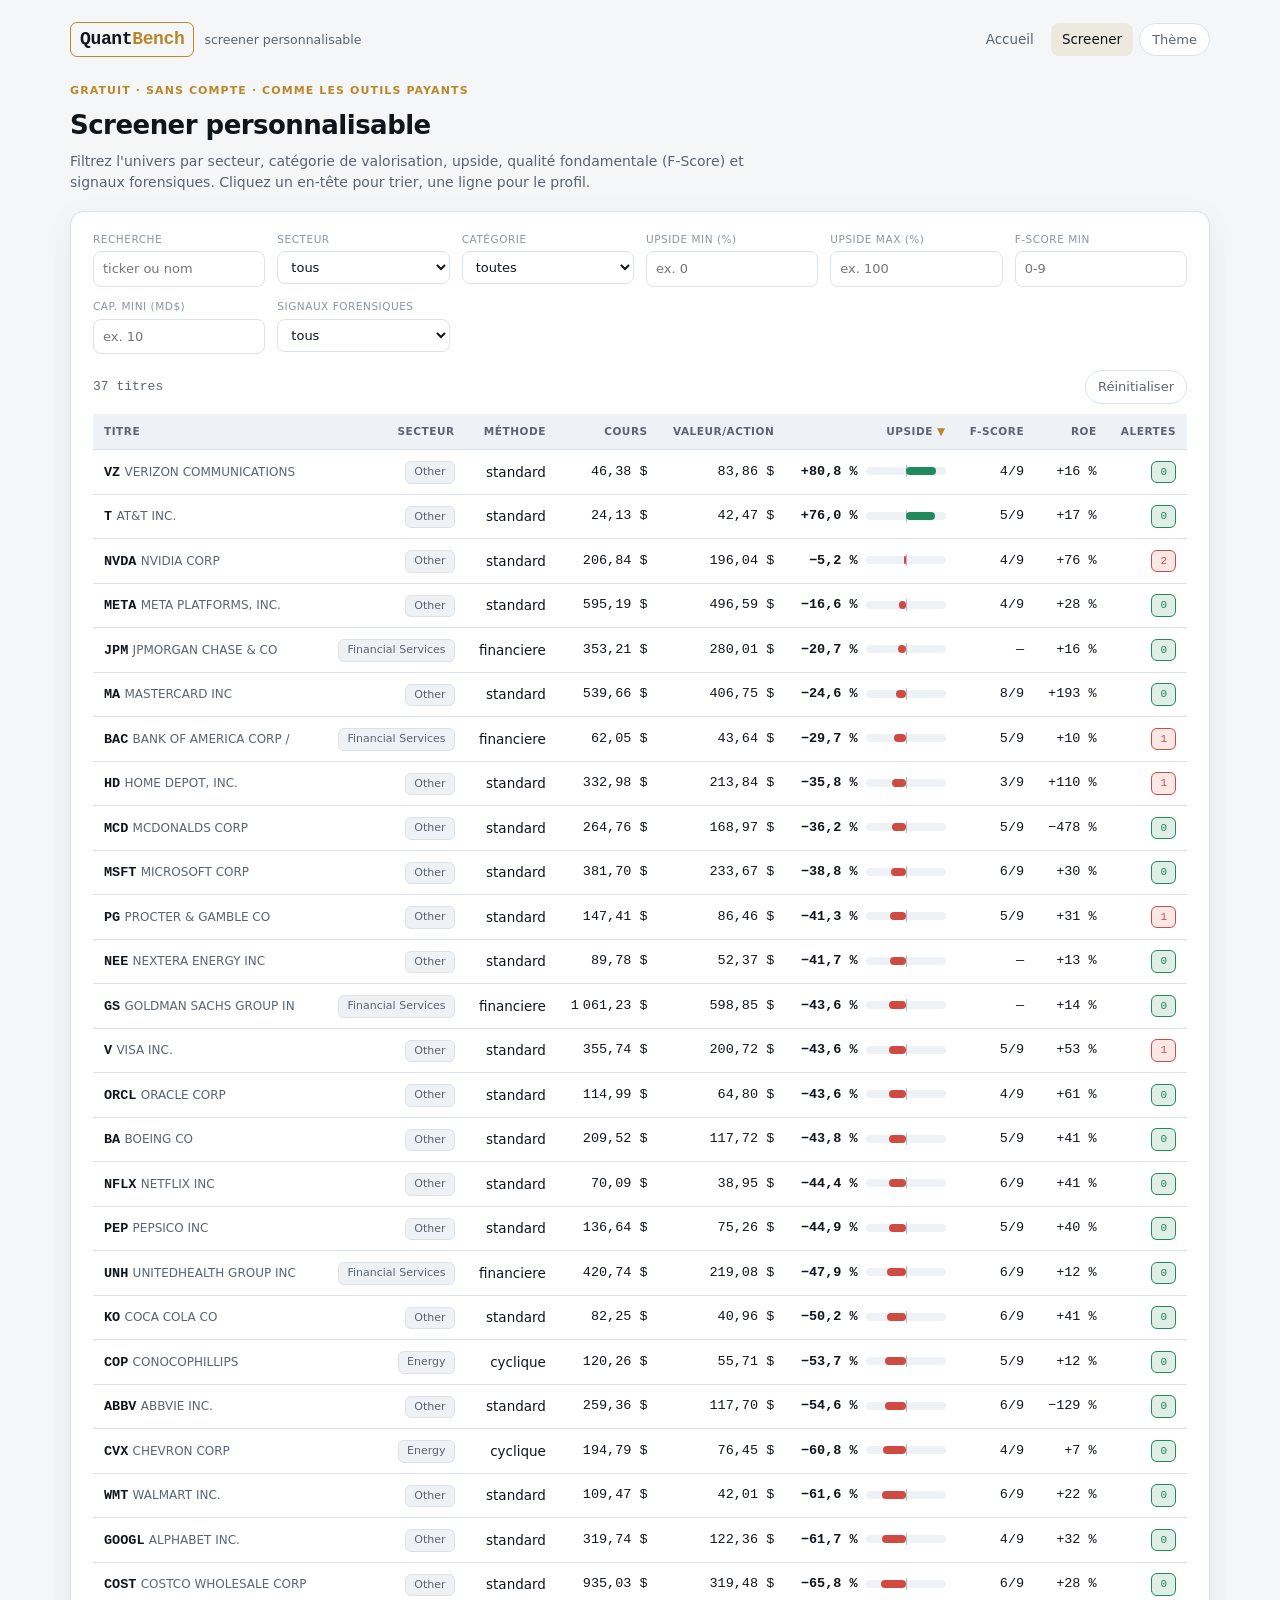
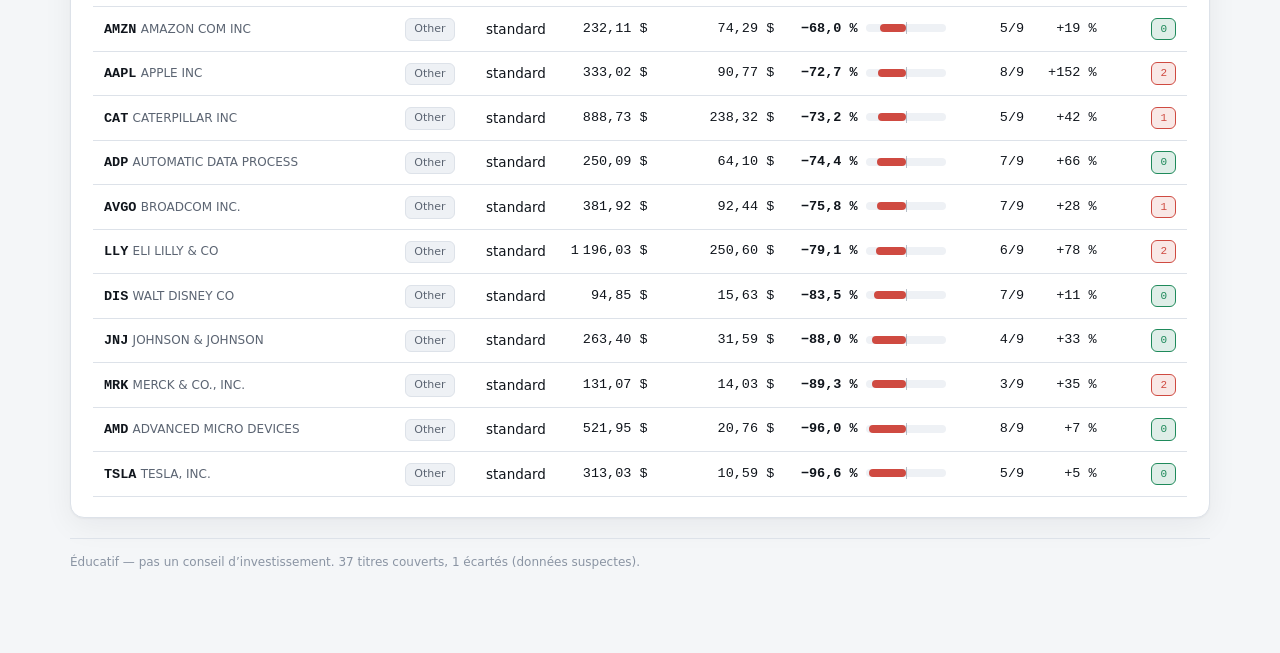
==== app/screener.html @ f2b395f0 "Site US complet : backbone SEC Data Sets + valorisation routée Damodaran + forensique + news + front" ====
<!doctype html>
<html lang="fr">
<head>
<meta charset="utf-8">
<meta name="viewport" content="width=device-width, initial-scale=1">
<title>QuantBench — Screener personnalisable</title>
<meta name="description" content="Screener d'actions gratuit et personnalisable : valorisation, forensique, filtres multi-critères.">
<link rel="icon" href="data:image/svg+xml,<svg xmlns='http://www.w3.org/2000/svg' viewBox='0 0 100 100'><text y='.9em' font-size='90'>🔎</text></svg>">
<link rel="stylesheet" href="assets/style.css">
</head>
<body>
<div class="wrap">
  <nav class="nav">
    <div class="brand"><span class="mark">Quant<b>Bench</b></span>
      <span class="tag">screener personnalisable</span></div>
    <div class="navlinks">
      <a href="index.html">Accueil</a>
      <a href="screener.html" class="active">Screener</a>
      <button class="toggle" id="themeBtn" type="button">Thème</button>
    </div>
  </nav>

  <div class="eyebrow">Gratuit · sans compte · comme les outils payants</div>
  <h1>Screener personnalisable</h1>
  <p class="lede">Filtrez l'univers par secteur, catégorie de valorisation, upside, qualité
    fondamentale (F-Score) et signaux forensiques. Cliquez un en-tête pour trier, une ligne pour le profil.</p>

  <div class="card">
    <div class="filters" id="filters">
      <div class="field"><label>Recherche</label><input id="q" type="text" placeholder="ticker ou nom"></div>
      <div class="field"><label>Secteur</label><select id="sector"></select></div>
      <div class="field"><label>Catégorie</label><select id="category"></select></div>
      <div class="field"><label>Upside min (%)</label><input id="upmin" type="number" placeholder="ex. 0"></div>
      <div class="field"><label>Upside max (%)</label><input id="upmax" type="number" placeholder="ex. 100"></div>
      <div class="field"><label>F-Score min</label><input id="fmin" type="number" min="0" max="9" placeholder="0-9"></div>
      <div class="field"><label>Cap. mini (Md$)</label><input id="capmin" type="number" placeholder="ex. 10"></div>
      <div class="field"><label>Signaux forensiques</label>
        <select id="flags"><option value="">tous</option><option value="none">aucun</option>
        <option value="any">≥ 1 alerte</option><option value="beneish">M-Score alerté</option></select></div>
    </div>
    <div style="display:flex;justify-content:space-between;align-items:center;margin-bottom:10px">
      <span id="count" class="mono" style="font-size:13px;color:var(--muted)"></span>
      <button class="toggle" id="reset" type="button">Réinitialiser</button>
    </div>
    <div class="tableScroll">
      <table><thead><tr id="head"></tr></thead><tbody id="body"></tbody></table>
    </div>
  </div>
  <p class="disclaimer" id="disc"></p>
</div>

<script src="assets/app.js"></script>
<script>
let ROWS=[], SORT={key:'upside',dir:-1};
const COLS=[
  {k:'ticker',t:'Titre',fmt:r=>`<span class="tk-cell">${r.ticker}</span> <span style="color:var(--muted);font-size:12px">${(r.name||'').slice(0,22)}</span>`,num:false},
  {k:'sector',t:'Secteur',fmt:r=>`<span class="pill">${(r.sector||'—')}</span>`,num:false},
  {k:'category',t:'Méthode',fmt:r=>r.category||'—',num:false},
  {k:'price',t:'Cours',fmt:r=>QB.usd(r.price),num:true},
  {k:'value_per_share',t:'Valeur/action',fmt:r=>QB.usd(r.value_per_share),num:true},
  {k:'upside',t:'Upside',fmt:r=>upCell(r.upside),num:true},
  {k:'piotroski',t:'F-Score',fmt:r=>r.piotroski==null?'—':`${r.piotroski}/9`,num:true},
  {k:'roe',t:'ROE',fmt:r=>r.roe==null?'—':QB.pct(r.roe,0),num:true},
  {k:'n_flags',t:'Alertes',fmt:r=>r.n_flags?`<span class="pill flag">${r.n_flags}</span>`:'<span class="pill good">0</span>',num:true},
];
function upCell(u){if(u==null)return'—';const cls=u>=0?'pos':'neg';const w=Math.min(Math.abs(u),1)*38;
  const bar=u>=0?`<i style="left:50%;width:${w}px;background:var(--pos)"></i>`:`<i style="right:50%;width:${w}px;background:var(--neg)"></i>`;
  return `<span class="mono ${cls}" style="font-weight:600">${QB.pct(u)}</span> <span class="ubar"><span class="mid"></span>${bar}</span>`;}

function apply(){
  const q=(document.getElementById('q').value||'').toUpperCase();
  const sec=document.getElementById('sector').value, cat=document.getElementById('category').value;
  const upmin=parseFloat(document.getElementById('upmin').value), upmax=parseFloat(document.getElementById('upmax').value);
  const fmin=parseFloat(document.getElementById('fmin').value), capmin=parseFloat(document.getElementById('capmin').value);
  const fl=document.getElementById('flags').value;
  let out=ROWS.filter(r=>{
    if(q && !((r.ticker||'').includes(q)||(r.name||'').toUpperCase().includes(q)))return false;
    if(sec && r.sector!==sec)return false;
    if(cat && r.category!==cat)return false;
    if(!isNaN(upmin)&&(r.upside==null||r.upside*100<upmin))return false;
    if(!isNaN(upmax)&&(r.upside==null||r.upside*100>upmax))return false;
    if(!isNaN(fmin)&&(r.piotroski==null||r.piotroski<fmin))return false;
    if(!isNaN(capmin)&&(r.market_cap==null||r.market_cap<capmin))return false;
    if(fl==='none'&&r.n_flags>0)return false;
    if(fl==='any'&&!(r.n_flags>0))return false;
    if(fl==='beneish'&&!r.beneish_flag)return false;
    return true;
  });
  out.sort((a,b)=>{const x=a[SORT.key],y=b[SORT.key];
    if(x==null)return 1; if(y==null)return -1; return (x>y?1:x<y?-1:0)*SORT.dir;});
  document.getElementById('count').textContent=`${out.length} titres`;
  document.getElementById('body').innerHTML=out.map(r=>
    `<tr onclick="location.href='stock.html?t=${r.ticker}'">`+COLS.map(c=>`<td class="${c.num?'num':''}">${c.fmt(r)}</td>`).join('')+`</tr>`).join('');
}
function renderHead(){
  document.getElementById('head').innerHTML=COLS.map(c=>{
    const arr=c.k===SORT.key?`<span style="color:var(--accent)">${SORT.dir<0?'▼':'▲'}</span>`:'';
    return `<th data-k="${c.k}">${c.t} ${arr}</th>`;}).join('');
  document.querySelectorAll('th[data-k]').forEach(th=>th.onclick=()=>{
    const k=th.dataset.k; if(k===SORT.key)SORT.dir*=-1; else{SORT.key=k;SORT.dir=-1;}
    renderHead(); apply();});
}
(async()=>{
  QB.initTheme();
  let d; try{ d=await (await fetch('us/_screener.json',{cache:'no-store'})).json(); }
  catch(e){ document.getElementById('disc').textContent='Données indisponibles.'; return; }
  ROWS=d.rows||[];
  const sectors=[...new Set(ROWS.map(r=>r.sector).filter(Boolean))].sort();
  const cats=[...new Set(ROWS.map(r=>r.category).filter(Boolean))].sort();
  document.getElementById('sector').innerHTML='<option value="">tous</option>'+sectors.map(s=>`<option>${s}</option>`).join('');
  document.getElementById('category').innerHTML='<option value="">toutes</option>'+cats.map(s=>`<option>${s}</option>`).join('');
  document.querySelectorAll('.filters input,.filters select').forEach(el=>el.addEventListener('input',apply));
  document.getElementById('reset').onclick=()=>{document.querySelectorAll('.filters input,.filters select').forEach(el=>el.value='');apply();};
  document.getElementById('disc').innerHTML='Éducatif — pas un conseil d’investissement. '+d.n_ok+' titres couverts, '+d.n_suspect+' écartés (données suspectes).';
  renderHead(); apply();
})();
</script>
</body>
</html>
---- app/assets/style.css ----
:root{
  --bg:#f4f6f8; --surface:#fff; --surface-2:#eef1f5; --border:#dde2e9;
  --ink:#10151c; --muted:#5b6472; --faint:#8a94a3;
  --accent:#b8892b; --accent-soft:rgba(184,137,43,.12);
  --pos:#1f8a5b; --pos-soft:rgba(31,138,91,.14); --neg:#cf4a41; --neg-soft:rgba(207,74,65,.13);
  --neutral:#8a94a3;
  --shadow:0 1px 2px rgba(16,21,28,.04),0 8px 30px rgba(16,21,28,.06);
  --mono:ui-monospace,"Cascadia Code","Segoe UI Mono","SF Mono",Consolas,monospace;
  --sans:-apple-system,"Segoe UI",system-ui,Roboto,"Helvetica Neue",sans-serif;
}
@media (prefers-color-scheme:dark){:root{
  --bg:#0d1117;--surface:#161b22;--surface-2:#1c232d;--border:#262d38;
  --ink:#e8ecf2;--muted:#9aa5b4;--faint:#6b7482;--accent:#d0a84e;--accent-soft:rgba(208,168,78,.15);
  --pos:#3fb880;--pos-soft:rgba(63,184,128,.15);--neg:#e06b62;--neg-soft:rgba(224,107,98,.15);--neutral:#6b7482;
  --shadow:0 1px 2px rgba(0,0,0,.3),0 8px 30px rgba(0,0,0,.35);}}
:root[data-theme=light]{color-scheme:light;--bg:#f4f6f8;--surface:#fff;--surface-2:#eef1f5;--border:#dde2e9;--ink:#10151c;--muted:#5b6472;--faint:#8a94a3;--accent:#b8892b;--accent-soft:rgba(184,137,43,.12);--pos:#1f8a5b;--pos-soft:rgba(31,138,91,.14);--neg:#cf4a41;--neg-soft:rgba(207,74,65,.13);--neutral:#8a94a3;}
:root[data-theme=dark]{color-scheme:dark;--bg:#0d1117;--surface:#161b22;--surface-2:#1c232d;--border:#262d38;--ink:#e8ecf2;--muted:#9aa5b4;--faint:#6b7482;--accent:#d0a84e;--accent-soft:rgba(208,168,78,.15);--pos:#3fb880;--pos-soft:rgba(63,184,128,.15);--neg:#e06b62;--neg-soft:rgba(224,107,98,.15);--neutral:#6b7482;}

*{box-sizing:border-box}
body{margin:0;background:var(--bg);color:var(--ink);font-family:var(--sans);line-height:1.5;-webkit-font-smoothing:antialiased}
a{color:var(--accent);text-decoration:none}
a:hover{text-decoration:underline}
.wrap{max-width:1180px;margin:0 auto;padding:22px 20px 70px}
.mono{font-family:var(--mono);font-variant-numeric:tabular-nums}

/* top nav */
.nav{display:flex;align-items:center;justify-content:space-between;gap:16px;margin-bottom:26px;flex-wrap:wrap}
.brand{display:flex;align-items:baseline;gap:10px}
.brand .mark{font-family:var(--mono);font-weight:700;font-size:18px;letter-spacing:-.02em;padding:3px 9px;border:1.5px solid var(--accent);border-radius:7px;color:var(--ink)}
.brand .mark b{color:var(--accent)}
.brand .tag{color:var(--muted);font-size:12.5px}
.navlinks{display:flex;gap:6px;align-items:center}
.navlinks a{color:var(--muted);font-size:13.5px;padding:6px 11px;border-radius:8px}
.navlinks a:hover{background:var(--surface-2);text-decoration:none;color:var(--ink)}
.navlinks a.active{color:var(--ink);background:var(--accent-soft)}
.toggle{font:inherit;font-size:13px;color:var(--muted);background:var(--surface);border:1px solid var(--border);border-radius:999px;padding:6px 12px;cursor:pointer}
.toggle:hover{border-color:var(--accent);color:var(--ink)}

/* headings */
h1{font-size:26px;letter-spacing:-.02em;margin:0 0 6px;text-wrap:balance}
h2{font-size:16px;letter-spacing:-.01em;margin:0 0 4px}
.eyebrow{font-size:11px;text-transform:uppercase;letter-spacing:.1em;color:var(--accent);font-weight:600;margin-bottom:6px}
.lede{color:var(--muted);font-size:14px;max-width:80ch;margin:0 0 18px}
.lede b{color:var(--ink)}

/* cards & grid */
.card{background:var(--surface);border:1px solid var(--border);border-radius:14px;box-shadow:var(--shadow);padding:20px 22px;margin-bottom:20px}
.card>.desc{color:var(--muted);font-size:13px;margin:0 0 14px}
.grid{display:grid;gap:16px}
.g3{grid-template-columns:repeat(3,1fr)}
.g4{grid-template-columns:repeat(4,1fr)}
@media(max-width:760px){.g3,.g4{grid-template-columns:1fr 1fr}}
@media(max-width:480px){.g3,.g4{grid-template-columns:1fr}}

/* stat tiles */
.tile{background:var(--surface);border:1px solid var(--border);border-radius:12px;padding:14px 16px}
.tile .k{font-size:10.5px;text-transform:uppercase;letter-spacing:.05em;color:var(--faint)}
.tile .v{font-family:var(--mono);font-variant-numeric:tabular-nums;font-size:22px;font-weight:700;margin-top:3px}
.tile .s{font-size:11px;color:var(--faint);margin-top:2px}

/* opportunity cards (dashboard) */
.opps{display:grid;grid-template-columns:repeat(auto-fill,minmax(230px,1fr));gap:14px}
.opp{background:var(--surface);border:1px solid var(--border);border-radius:12px;padding:15px 16px;box-shadow:var(--shadow);display:block}
.opp:hover{border-color:var(--accent);text-decoration:none}
.opp .tk{font-family:var(--mono);font-weight:700;font-size:16px;color:var(--ink)}
.opp .nm{color:var(--muted);font-size:12px;margin-bottom:8px;white-space:nowrap;overflow:hidden;text-overflow:ellipsis}
.opp .up{font-family:var(--mono);font-size:20px;font-weight:700}
.opp .meta{font-size:11.5px;color:var(--faint);margin-top:6px}
.up.pos{color:var(--pos)} .up.neg{color:var(--neg)}

/* tables */
.tableScroll{overflow-x:auto}
table{width:100%;border-collapse:collapse;font-size:13.5px}
th,td{padding:10px 11px;text-align:right;border-bottom:1px solid var(--border);white-space:nowrap}
th:first-child,td:first-child{text-align:left}
thead th{position:sticky;top:0;background:var(--surface-2);font-size:10.5px;text-transform:uppercase;letter-spacing:.05em;color:var(--muted);font-weight:600;cursor:pointer;user-select:none}
thead th:hover{color:var(--ink)}
tbody tr:hover{background:var(--accent-soft)}
tbody tr{cursor:pointer}
td.num{font-family:var(--mono);font-variant-numeric:tabular-nums}
.tk-cell{font-family:var(--mono);font-weight:700;color:var(--ink)}

/* badges */
.badge{display:inline-block;font-size:11px;font-weight:600;padding:2px 8px;border-radius:999px;border:1px solid transparent}
.badge.positive{color:var(--pos);background:var(--pos-soft);border-color:var(--pos)}
.badge.negative{color:var(--neg);background:var(--neg-soft);border-color:var(--neg)}
.badge.neutral{color:var(--muted);background:var(--surface-2);border-color:var(--border)}
.pill{display:inline-block;font-size:11px;padding:2px 8px;border-radius:6px;background:var(--surface-2);color:var(--muted);border:1px solid var(--border)}
.pill.flag{color:var(--neg);border-color:var(--neg);background:var(--neg-soft)}
.pill.good{color:var(--pos);border-color:var(--pos);background:var(--pos-soft)}

/* filters (screener) */
.filters{display:grid;grid-template-columns:repeat(auto-fit,minmax(150px,1fr));gap:12px;margin-bottom:16px}
.field{display:flex;flex-direction:column;gap:4px}
.field label{font-size:10.5px;text-transform:uppercase;letter-spacing:.05em;color:var(--faint)}
.field input,.field select{font:inherit;font-size:13px;padding:7px 9px;border:1px solid var(--border);border-radius:8px;background:var(--surface);color:var(--ink)}
.field input:focus,.field select:focus{outline:2px solid var(--accent);outline-offset:1px}
.rangewrap{display:flex;align-items:center;gap:6px}
.rangewrap input{width:100%}

/* upside bar */
.ubar{position:relative;width:80px;height:8px;background:var(--surface-2);border-radius:4px;display:inline-block;vertical-align:middle}
.ubar .mid{position:absolute;left:50%;top:-2px;bottom:-2px;width:1px;background:var(--faint);opacity:.6}
.ubar i{position:absolute;top:0;height:100%;border-radius:4px}

/* profile */
.phead{display:flex;flex-wrap:wrap;align-items:flex-end;justify-content:space-between;gap:14px;margin-bottom:18px}
.phead .px{text-align:right}
.verdict{display:grid;grid-template-columns:1.4fr 1fr 1fr;gap:1px;background:var(--border);border:1px solid var(--border);border-radius:14px;overflow:hidden;box-shadow:var(--shadow);margin-bottom:20px}
@media(max-width:680px){.verdict{grid-template-columns:1fr}}
.vcell{background:var(--surface);padding:18px 20px}
.vcell .k{font-size:10.5px;text-transform:uppercase;letter-spacing:.06em;color:var(--faint);margin-bottom:7px}
.vcell .big{font-family:var(--mono);font-size:30px;font-weight:700;letter-spacing:-.02em;line-height:1}
.vcell .note{font-size:12px;color:var(--muted);margin-top:7px}
.newslist{display:flex;flex-direction:column;gap:0}
.newsitem{display:flex;gap:11px;align-items:flex-start;padding:11px 0;border-bottom:1px solid var(--border)}
.newsitem:last-child{border-bottom:none}
.newsitem .t{font-size:13.5px}
.newsitem .src{font-size:11px;color:var(--faint);margin-top:2px}
.flagitem{padding:9px 0;border-bottom:1px solid var(--border);font-size:13px;display:flex;gap:9px;align-items:flex-start}
.flagitem:last-child{border-bottom:none}
.disclaimer{font-size:12px;color:var(--faint);margin-top:16px;border-top:1px solid var(--border);padding-top:14px;text-wrap:pretty}
.loading{color:var(--muted);font-size:14px;padding:40px 0;text-align:center}
.spark{display:block}
.confbadge{font-size:10.5px;text-transform:uppercase;letter-spacing:.04em}
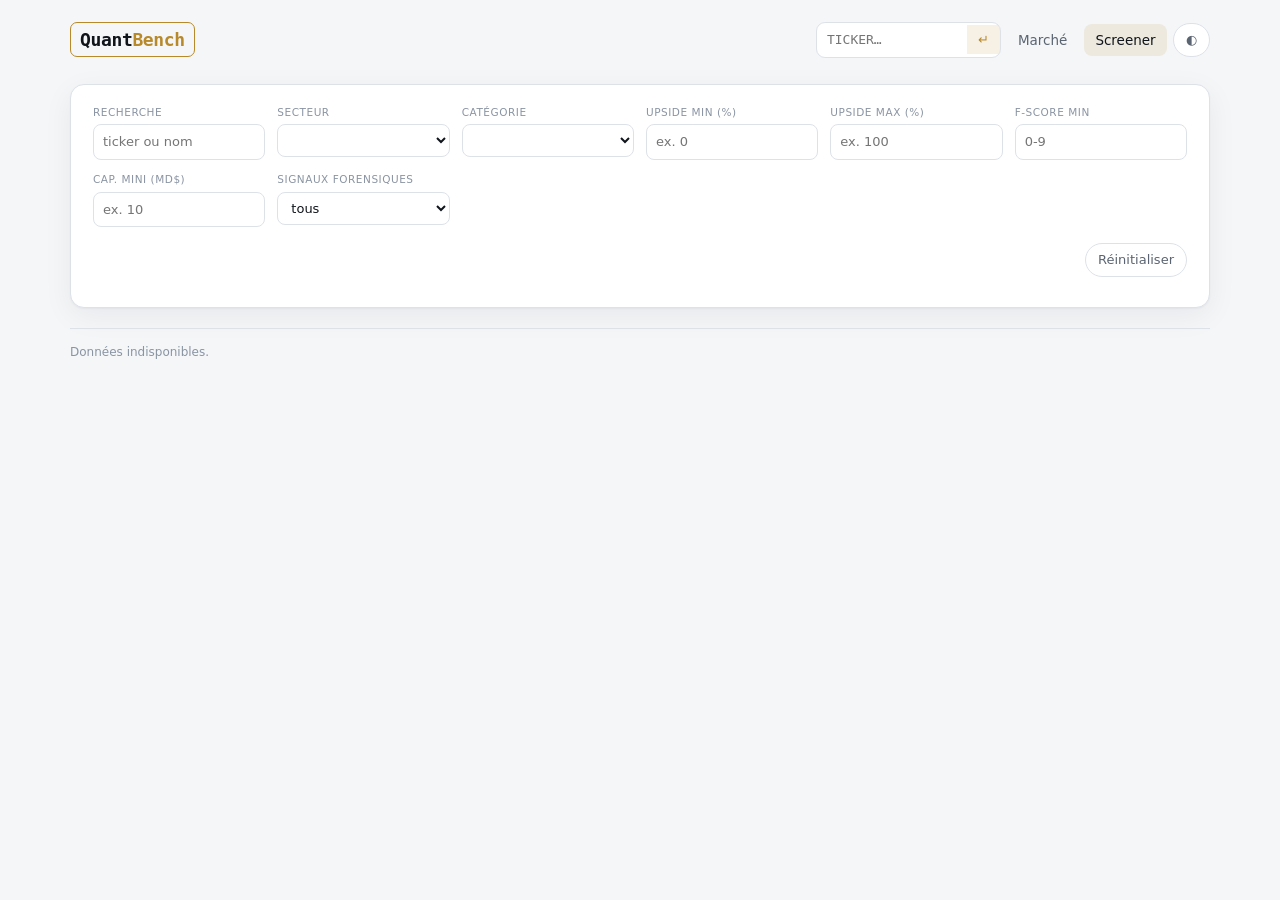
==== commit 0b735e2a: "Refonte pro : recherche universelle, projection 20 ans, cône court terme, activité, résumé résultats" ====
--- a/app/screener.html
+++ b/app/screener.html
@@ -11,21 +11,17 @@
 <body>
 <div class="wrap">
   <nav class="nav">
-    <div class="brand"><span class="mark">Quant<b>Bench</b></span>
-      <span class="tag">screener personnalisable</span></div>
+    <div class="brand"><span class="mark">Quant<b>Bench</b></span></div>
     <div class="navlinks">
-      <a href="index.html">Accueil</a>
+      <div class="search"><input id="tickerSearch" list="tickerList" placeholder="ticker…" autocomplete="off" spellcheck="false"><button id="searchGo" type="button">↵</button></div>
+      <datalist id="tickerList"></datalist>
+      <a href="index.html">Marché</a>
       <a href="screener.html" class="active">Screener</a>
-      <button class="toggle" id="themeBtn" type="button">Thème</button>
+      <button class="toggle" id="themeBtn" type="button">◐</button>
     </div>
   </nav>
 
-  <div class="eyebrow">Gratuit · sans compte · comme les outils payants</div>
-  <h1>Screener personnalisable</h1>
-  <p class="lede">Filtrez l'univers par secteur, catégorie de valorisation, upside, qualité
-    fondamentale (F-Score) et signaux forensiques. Cliquez un en-tête pour trier, une ligne pour le profil.</p>
-
-  <div class="card">
+  <div class="card" style="margin-top:4px">
     <div class="filters" id="filters">
       <div class="field"><label>Recherche</label><input id="q" type="text" placeholder="ticker ou nom"></div>
       <div class="field"><label>Secteur</label><select id="sector"></select></div>
@@ -101,7 +97,7 @@
     renderHead(); apply();});
 }
 (async()=>{
-  QB.initTheme();
+  QB.initTheme(); QB.mountSearch();
   let d; try{ d=await (await fetch('us/_screener.json',{cache:'no-store'})).json(); }
   catch(e){ document.getElementById('disc').textContent='Données indisponibles.'; return; }
   ROWS=d.rows||[];
--- a/app/assets/style.css
+++ b/app/assets/style.css
@@ -123,3 +123,29 @@
 .loading{color:var(--muted);font-size:14px;padding:40px 0;text-align:center}
 .spark{display:block}
 .confbadge{font-size:10.5px;text-transform:uppercase;letter-spacing:.04em}
+
+/* recherche dans la nav */
+.search{display:flex;align-items:center;gap:0;background:var(--surface);border:1px solid var(--border);border-radius:9px;overflow:hidden}
+.search:focus-within{border-color:var(--accent)}
+.search input{font:inherit;font-size:13px;font-family:var(--mono);width:150px;padding:7px 10px;border:0;background:transparent;color:var(--ink);text-transform:uppercase}
+.search input:focus{outline:none}
+.search button{border:0;background:var(--accent-soft);color:var(--accent);padding:7px 11px;cursor:pointer;font-size:13px}
+.search button:hover{background:var(--accent);color:#fff}
+@media(max-width:620px){.search input{width:96px}}
+
+/* graphiques */
+svg.chart{width:100%;height:auto;display:block}
+.chart .ax{fill:var(--faint);font-size:10px;font-family:var(--mono)}
+.muted{color:var(--muted)}
+
+/* grille de cartes profil (pro, dense) */
+.pcards{display:grid;grid-template-columns:1fr 1fr;gap:16px}
+@media(max-width:820px){.pcards{grid-template-columns:1fr}}
+.pcards .card{margin-bottom:0}
+.card.span2{grid-column:1/-1}
+.kv{display:grid;grid-template-columns:1fr auto;gap:4px 14px;font-size:13px}
+.kv .lbl{color:var(--muted)}
+.kv .val{font-family:var(--mono);font-variant-numeric:tabular-nums;text-align:right}
+.summary{font-size:13px;color:var(--muted);line-height:1.55}
+.mini{font-size:11px;color:var(--faint);margin-top:8px}
+h2 .sub{font-weight:400;color:var(--faint);font-size:12px;letter-spacing:0;text-transform:none}
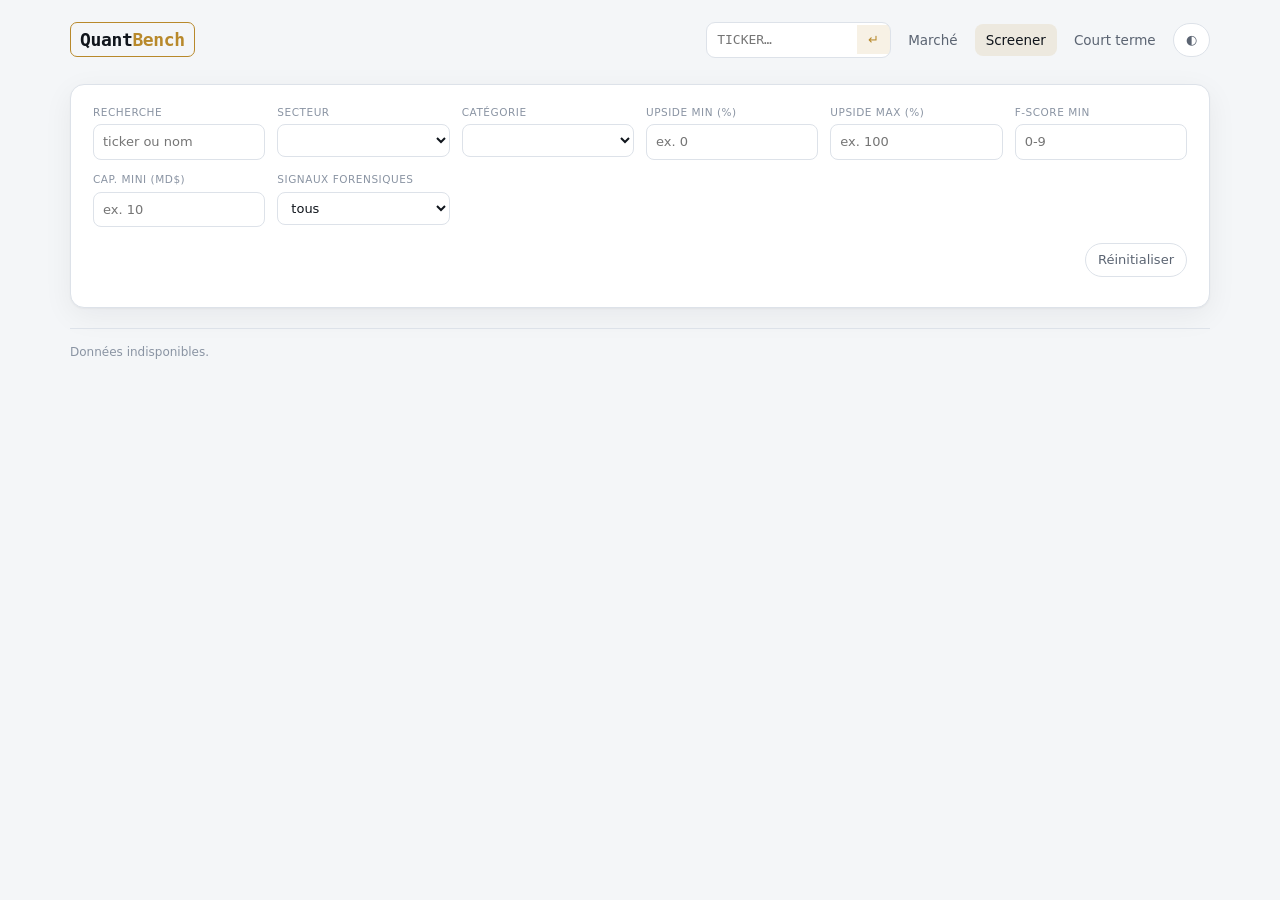
==== commit b871b7b2: "Pipeline 100% FMP (US + Canada), signal court terme clair, onglet Court terme - data/fmp.py : couche" ====
--- a/app/screener.html
+++ b/app/screener.html
@@ -17,6 +17,7 @@
       <datalist id="tickerList"></datalist>
       <a href="index.html">Marché</a>
       <a href="screener.html" class="active">Screener</a>
+      <a href="shortterm.html">Court terme</a>
       <button class="toggle" id="themeBtn" type="button">◐</button>
     </div>
   </nav>
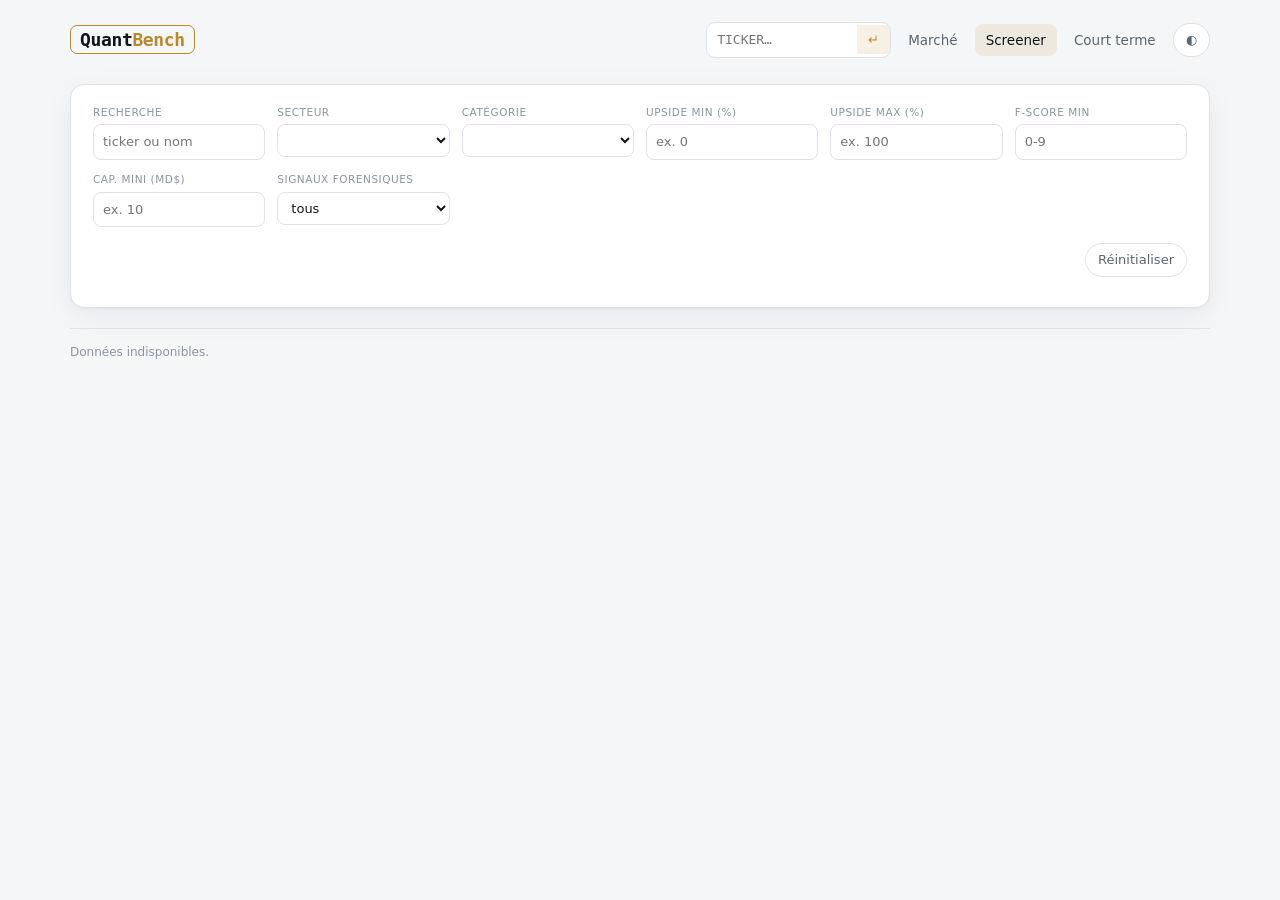
==== commit 0af8ae99: "Monte Carlo par titre (upside fondé dessus), projection CSV complète, documents investisseurs, logo " ====
--- a/app/screener.html
+++ b/app/screener.html
@@ -11,7 +11,7 @@
 <body>
 <div class="wrap">
   <nav class="nav">
-    <div class="brand"><span class="mark">Quant<b>Bench</b></span></div>
+    <div class="brand"><a href="index.html" style="text-decoration:none"><span class="mark">Quant<b>Bench</b></span></a></div>
     <div class="navlinks">
       <div class="search"><input id="tickerSearch" list="tickerList" placeholder="ticker…" autocomplete="off" spellcheck="false"><button id="searchGo" type="button">↵</button></div>
       <datalist id="tickerList"></datalist>
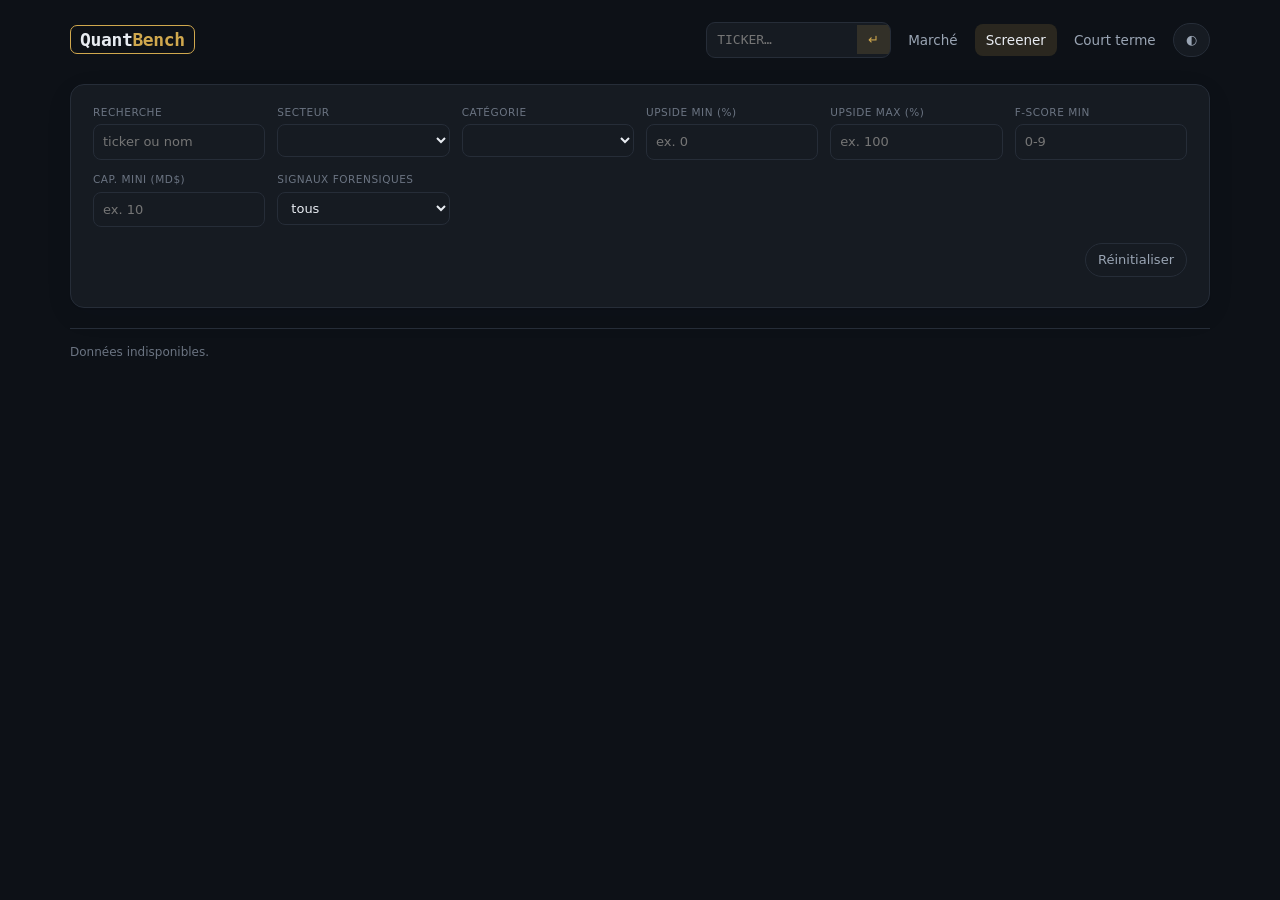
==== commit 2ccdd825: "Couverture ~92% : valorise les pré-revenu/financières + fixe la dégénérescence + thème nuit Bugs de " ====
--- a/app/screener.html
+++ b/app/screener.html
@@ -6,6 +6,7 @@
 <title>QuantBench — Screener personnalisable</title>
 <meta name="description" content="Screener d'actions gratuit et personnalisable : valorisation, forensique, filtres multi-critères.">
 <link rel="icon" href="data:image/svg+xml,<svg xmlns='http://www.w3.org/2000/svg' viewBox='0 0 100 100'><text y='.9em' font-size='90'>🔎</text></svg>">
+<script>try{document.documentElement.setAttribute('data-theme',localStorage.getItem('qb-theme')||'dark')}catch(e){document.documentElement.setAttribute('data-theme','dark')}</script>
 <link rel="stylesheet" href="assets/style.css">
 </head>
 <body>
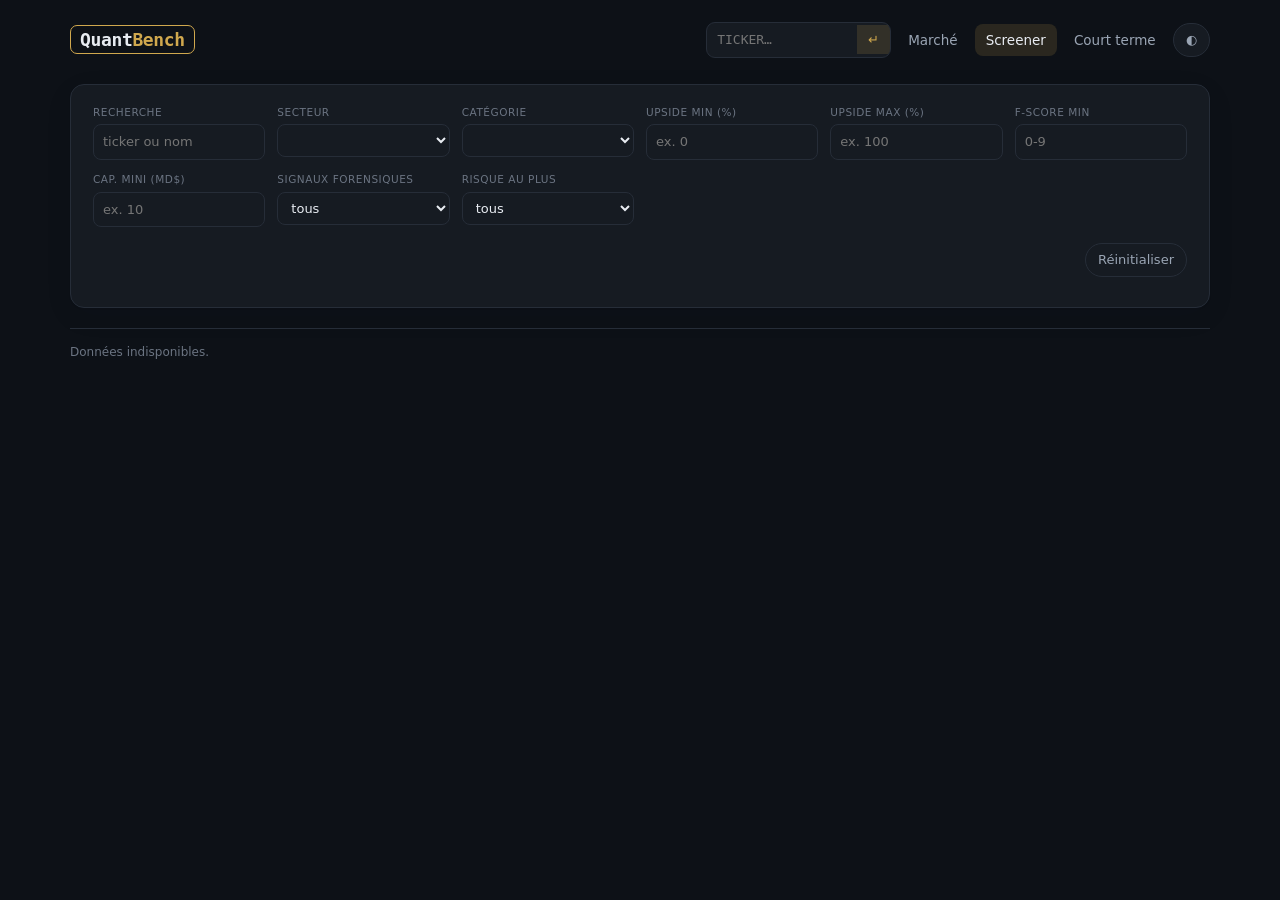
==== commit 120c5eac: "La note de risque s'affiche : fiche du titre et screener Le socle calculait la note sans que personn" ====
--- a/app/screener.html
+++ b/app/screener.html
@@ -35,6 +35,11 @@
       <div class="field"><label>Signaux forensiques</label>
         <select id="flags"><option value="">tous</option><option value="none">aucun</option>
         <option value="any">≥ 1 alerte</option><option value="beneish">M-Score alerté</option></select></div>
+      <div class="field"><label>Risque au plus</label>
+        <select id="riskmax"><option value="">tous</option>
+        <option value="A-">A− ou mieux</option><option value="B">B ou mieux</option>
+        <option value="B-">B− ou mieux</option><option value="C">C ou mieux</option>
+        <option value="C-">C− ou mieux</option><option value="D">D ou mieux</option></select></div>
     </div>
     <div style="display:flex;justify-content:space-between;align-items:center;margin-bottom:10px">
       <span id="count" class="mono" style="font-size:13px;color:var(--muted)"></span>
@@ -57,10 +62,15 @@
   {k:'price',t:'Cours',fmt:r=>QB.usd(r.price),num:true},
   {k:'value_per_share',t:'Valeur/action',fmt:r=>QB.usd(r.value_per_share),num:true},
   {k:'upside',t:'Upside',fmt:r=>upCell(r.upside),num:true},
+  {k:'score_risque',t:'Risque',fmt:r=>noteCell(r.note_risque),num:true},
   {k:'piotroski',t:'F-Score',fmt:r=>r.piotroski==null?'—':`${r.piotroski}/9`,num:true},
   {k:'roe',t:'ROE',fmt:r=>r.roe==null?'—':QB.pct(r.roe,0),num:true},
   {k:'n_flags',t:'Alertes',fmt:r=>r.n_flags?`<span class="pill flag">${r.n_flags}</span>`:'<span class="pill good">0</span>',num:true},
 ];
+/* La note de risque se trie sur le SCORE continu et non sur la lettre : trier
+   sur le grade regrouperait treize paquets et perdrait tout l'ordre interne. */
+function noteCell(g){if(!g)return'<span class="mono" style="color:var(--faint)">—</span>';
+  return `<span class="note-risque tag nr-${g[0].toLowerCase()}">${g}</span>`;}
 function upCell(u){if(u==null)return'—';const cls=u>=0?'pos':'neg';const w=Math.min(Math.abs(u),1)*38;
   const bar=u>=0?`<i style="left:50%;width:${w}px;background:var(--pos)"></i>`:`<i style="right:50%;width:${w}px;background:var(--neg)"></i>`;
   return `<span class="mono ${cls}" style="font-weight:600">${QB.pct(u)}</span> <span class="ubar"><span class="mid"></span>${bar}</span>`;}
@@ -82,6 +92,12 @@
     if(fl==='none'&&r.n_flags>0)return false;
     if(fl==='any'&&!(r.n_flags>0))return false;
     if(fl==='beneish'&&!r.beneish_flag)return false;
+    const rmax=document.getElementById('riskmax');
+    if(rmax&&rmax.value){
+      const ordre=['A+','A','A-','B+','B','B-','C+','C','C-','D+','D','D-','F'];
+      const i=ordre.indexOf(r.note_risque||''), j=ordre.indexOf(rmax.value);
+      if(i<0||i>j)return false;
+    }
     return true;
   });
   out.sort((a,b)=>{const x=a[SORT.key],y=b[SORT.key];
--- a/app/assets/style.css
+++ b/app/assets/style.css
@@ -149,3 +149,51 @@
 .summary{font-size:13px;color:var(--muted);line-height:1.55}
 .mini{font-size:11px;color:var(--faint);margin-top:8px}
 h2 .sub{font-weight:400;color:var(--faint);font-size:12px;letter-spacing:0;text-transform:none}
+
+/* ------------------------------------------------------------------ *
+ * NOTE DE RISQUE — cinq familles, A+ a F
+ *
+ * Palette choisie pour rester lisible en DEUTERANOPIE et PROTANOPIE, les
+ * deux formes les plus repandues de daltonisme : les cinq familles varient
+ * en LUMINOSITE autant qu'en teinte, si bien qu'elles restent ordonnees
+ * meme percues en niveaux de gris. Le vert et le rouge de l'upside ne sont
+ * volontairement PAS reutilises : la note et la decote repondent a deux
+ * questions differentes, les confondre visuellement les ferait lire comme
+ * un seul signal.
+ * ------------------------------------------------------------------ */
+:root{
+  --r-a:#1a7f5a; --r-a-bg:rgba(26,127,90,.14);
+  --r-b:#2f7db8; --r-b-bg:rgba(47,125,184,.14);
+  --r-c:#a8791f; --r-c-bg:rgba(168,121,31,.16);
+  --r-d:#c2612a; --r-d-bg:rgba(194,97,42,.16);
+  --r-f:#a33b47; --r-f-bg:rgba(163,59,71,.16);
+}
+:root[data-theme="dark"]{
+  --r-a:#4fc793; --r-a-bg:rgba(79,199,147,.16);
+  --r-b:#63aee6; --r-b-bg:rgba(99,174,230,.16);
+  --r-c:#d9a942; --r-c-bg:rgba(217,169,66,.18);
+  --r-d:#eb8b4e; --r-d-bg:rgba(235,139,78,.18);
+  --r-f:#e8697a; --r-f-bg:rgba(232,105,122,.18);
+}
+.note-risque{display:inline-flex;align-items:center;justify-content:center;
+  font-family:var(--mono);font-weight:700;letter-spacing:-.02em;
+  border-radius:8px;border:1.5px solid currentColor;line-height:1;
+  padding:.28em .5em;min-width:2.6em}
+.note-risque.grand{font-size:30px;padding:.22em .42em}
+.note-risque.tag{font-size:12px;padding:.24em .42em;min-width:2.4em}
+.nr-a{color:var(--r-a);background:var(--r-a-bg)}
+.nr-b{color:var(--r-b);background:var(--r-b-bg)}
+.nr-c{color:var(--r-c);background:var(--r-c-bg)}
+.nr-d{color:var(--r-d);background:var(--r-d-bg)}
+.nr-f{color:var(--r-f);background:var(--r-f-bg)}
+.dims{display:grid;gap:7px;margin-top:4px}
+.dim{display:grid;grid-template-columns:150px 1fr 46px;gap:10px;align-items:center;
+  font-size:12.5px}
+.dim .dnom{color:var(--muted)}
+.dim .djauge{height:7px;border-radius:4px;background:var(--surface-2);overflow:hidden;
+  position:relative}
+.dim .dbar{height:100%;border-radius:4px}
+.dim .dval{font-family:var(--mono);font-size:11.5px;color:var(--faint);text-align:right}
+.dim.indispo .dnom,.dim.indispo .dval{color:var(--faint);opacity:.65}
+.plafond{display:inline-block;font-size:11.5px;padding:.22em .5em;border-radius:5px;
+  background:var(--r-f-bg);color:var(--r-f);border:1px solid currentColor;margin:2px 4px 2px 0}
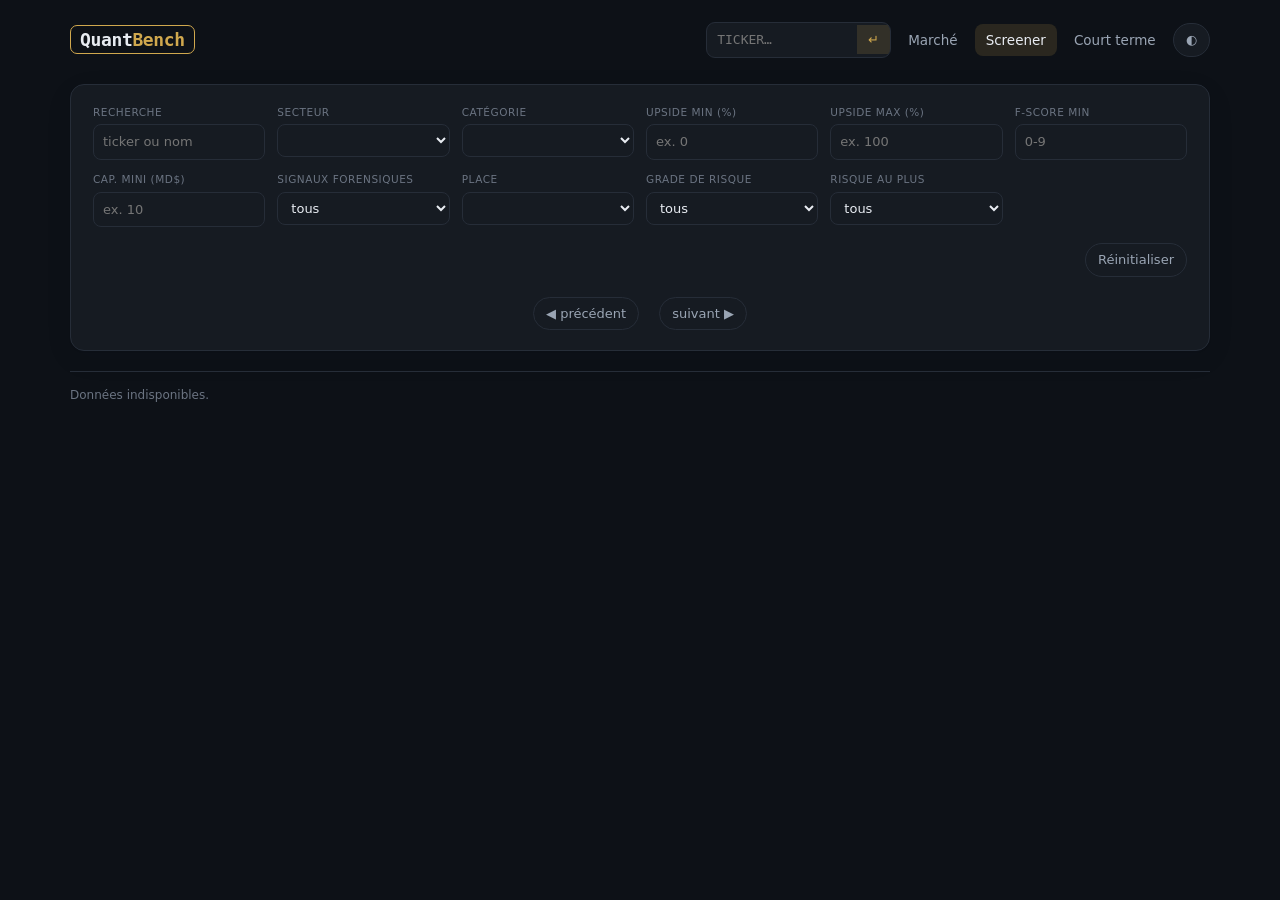
==== commit 3dc88020: "Le screener pagine son rendu et filtre par place et par grade Demandes du proprietaire : le screener" ====
--- a/app/screener.html
+++ b/app/screener.html
@@ -35,6 +35,13 @@
       <div class="field"><label>Signaux forensiques</label>
         <select id="flags"><option value="">tous</option><option value="none">aucun</option>
         <option value="any">≥ 1 alerte</option><option value="beneish">M-Score alerté</option></select></div>
+      <div class="field"><label>Place</label><select id="exchange"></select></div>
+      <div class="field"><label>Grade de risque</label>
+        <select id="riskeq"><option value="">tous</option>
+        <option>A+</option><option>A</option><option>A-</option>
+        <option>B+</option><option>B</option><option>B-</option>
+        <option>C+</option><option>C</option><option>C-</option>
+        <option>D+</option><option>D</option><option>D-</option><option>F</option></select></div>
       <div class="field"><label>Risque au plus</label>
         <select id="riskmax"><option value="">tous</option>
         <option value="A-">A− ou mieux</option><option value="B">B ou mieux</option>
@@ -47,6 +54,11 @@
     </div>
     <div class="tableScroll">
       <table><thead><tr id="head"></tr></thead><tbody id="body"></tbody></table>
+    </div>
+    <div style="display:flex;justify-content:center;gap:10px;align-items:center;margin-top:10px">
+      <button class="toggle" id="pgPrev" type="button">&#9664; pr&eacute;c&eacute;dent</button>
+      <span id="pgInfo" class="mono" style="font-size:13px;color:var(--muted)"></span>
+      <button class="toggle" id="pgNext" type="button">suivant &#9654;</button>
     </div>
   </div>
   <p class="disclaimer" id="disc"></p>
@@ -75,16 +87,26 @@
   const bar=u>=0?`<i style="left:50%;width:${w}px;background:var(--pos)"></i>`:`<i style="right:50%;width:${w}px;background:var(--neg)"></i>`;
   return `<span class="mono ${cls}" style="font-weight:600">${QB.pct(u)}</span> <span class="ubar"><span class="mid"></span>${bar}</span>`;}
 
+/* PAGINATION. Le tableau injectait les 15 000 lignes filtrees d'un coup dans le
+   DOM — environ 300 000 noeuds — a CHAQUE frappe : la page gelait. Le filtre et
+   le tri continuent de porter sur toutes les lignes (des operations de tableau,
+   rapides) ; seul le RENDU est pagine. */
+const PAGE=100;
+let FILTREES=[], PG=0;
 function apply(){
   const q=(document.getElementById('q').value||'').toUpperCase();
   const sec=document.getElementById('sector').value, cat=document.getElementById('category').value;
+  const exch=document.getElementById('exchange').value;
+  const geq=document.getElementById('riskeq').value;
   const upmin=parseFloat(document.getElementById('upmin').value), upmax=parseFloat(document.getElementById('upmax').value);
   const fmin=parseFloat(document.getElementById('fmin').value), capmin=parseFloat(document.getElementById('capmin').value);
   const fl=document.getElementById('flags').value;
-  let out=ROWS.filter(r=>{
+  FILTREES=ROWS.filter(r=>{
     if(q && !((r.ticker||'').includes(q)||(r.name||'').toUpperCase().includes(q)))return false;
     if(sec && r.sector!==sec)return false;
     if(cat && r.category!==cat)return false;
+    if(exch && r.exchange!==exch)return false;
+    if(geq && r.note_risque!==geq)return false;
     if(!isNaN(upmin)&&(r.upside==null||r.upside*100<upmin))return false;
     if(!isNaN(upmax)&&(r.upside==null||r.upside*100>upmax))return false;
     if(!isNaN(fmin)&&(r.piotroski==null||r.piotroski<fmin))return false;
@@ -100,10 +122,19 @@
     }
     return true;
   });
-  out.sort((a,b)=>{const x=a[SORT.key],y=b[SORT.key];
+  FILTREES.sort((a,b)=>{const x=a[SORT.key],y=b[SORT.key];
     if(x==null)return 1; if(y==null)return -1; return (x>y?1:x<y?-1:0)*SORT.dir;});
-  document.getElementById('count').textContent=`${out.length} titres`;
-  document.getElementById('body').innerHTML=out.map(r=>
+  PG=0; rendPage();
+}
+function rendPage(){
+  const n=FILTREES.length, pages=Math.max(1, Math.ceil(n/PAGE));
+  PG=Math.min(Math.max(PG,0), pages-1);
+  const tranche=FILTREES.slice(PG*PAGE, (PG+1)*PAGE);
+  document.getElementById('count').textContent=`${n} titres`;
+  document.getElementById('pgInfo').textContent=`page ${PG+1} / ${pages}`;
+  document.getElementById('pgPrev').disabled=(PG<=0);
+  document.getElementById('pgNext').disabled=(PG>=pages-1);
+  document.getElementById('body').innerHTML=tranche.map(r=>
     `<tr onclick="location.href='stock.html?t=${r.ticker}'">`+COLS.map(c=>`<td class="${c.num?'num':''}">${c.fmt(r)}</td>`).join('')+`</tr>`).join('');
 }
 function renderHead(){
@@ -123,9 +154,29 @@
   const cats=[...new Set(ROWS.map(r=>r.category).filter(Boolean))].sort();
   document.getElementById('sector').innerHTML='<option value="">tous</option>'+sectors.map(s=>`<option>${s}</option>`).join('');
   document.getElementById('category').innerHTML='<option value="">toutes</option>'+cats.map(s=>`<option>${s}</option>`).join('');
-  document.querySelectorAll('.filters input,.filters select').forEach(el=>el.addEventListener('input',apply));
+  const exchs=[...new Set(ROWS.map(r=>r.exchange).filter(Boolean))].sort();
+  document.getElementById('exchange').innerHTML='<option value="">toutes</option>'+exchs.map(s=>`<option>${s}</option>`).join('');
+  /* DEBOUNCE : chaque frappe refiltrait et retriait 15 000 lignes. 150 ms de
+     silence rendent la saisie fluide sans se faire sentir. */
+  let _t=null;
+  const differe=()=>{clearTimeout(_t);_t=setTimeout(apply,150);};
+  document.querySelectorAll('.filters input').forEach(el=>el.addEventListener('input',differe));
+  document.querySelectorAll('.filters select').forEach(el=>el.addEventListener('input',apply));
+  document.getElementById('pgPrev').onclick=()=>{PG--;rendPage();};
+  document.getElementById('pgNext').onclick=()=>{PG++;rendPage();};
   document.getElementById('reset').onclick=()=>{document.querySelectorAll('.filters input,.filters select').forEach(el=>el.value='');apply();};
-  document.getElementById('disc').innerHTML='Éducatif — pas un conseil d’investissement. '+d.n_ok+' titres couverts, '+d.n_suspect+' écartés (données suspectes).';
+  /* COUVERTURE REELLE. Cette ligne affichait « 0 écartés » parce que le producteur
+     écrivait n_suspect=0 en dur, alors que 30 % de l'univers ne produisait aucune
+     valorisation. Les compteurs justes existaient et n'étaient montrés nulle part.
+     On distingue les deux causes : donnée non vérifiable d'un côté, upside non
+     fini de l'autre — les confondre masquerait laquelle progresse. */
+  const nc = d.n_non_couverts ?? ((d.n_fail||0) + (d.n_invalid||0));
+  const pc = d.universe ? ' ('+Math.round(d.n_ok/d.universe*100)+' % de l’univers)' : '';
+  const detail = (d.n_fail||d.n_invalid)
+    ? ' — '+(d.n_fail||0)+' sans données vérifiables, '+(d.n_invalid||0)+' sans upside fini'
+    : '';
+  document.getElementById('disc').innerHTML='Éducatif — pas un conseil d’investissement. '
+    +d.n_ok+' titres couverts'+pc+', '+nc+' non couverts'+detail+'.';
   renderHead(); apply();
 })();
 </script>
--- a/app/assets/style.css
+++ b/app/assets/style.css
@@ -197,3 +197,16 @@
 .dim.indispo .dnom,.dim.indispo .dval{color:var(--faint);opacity:.65}
 .plafond{display:inline-block;font-size:11.5px;padding:.22em .5em;border-radius:5px;
   background:var(--r-f-bg);color:var(--r-f);border:1px solid currentColor;margin:2px 4px 2px 0}
+
+/* Tableau compact inséré dans un bloc de méthodologie (résultat de validation).
+   Il doit rester lisible sur téléphone : le conteneur défile horizontalement
+   plutôt que d'élargir la page — une page qui déborde latéralement est cassée,
+   un tableau qui défile ne l'est pas. */
+.mini-table{width:100%;border-collapse:collapse;margin:12px 0 14px;font-size:13px;
+  font-variant-numeric:tabular-nums;display:block;overflow-x:auto}
+.mini-table th{text-align:right;color:var(--muted);font-weight:600;
+  padding:5px 10px;border-bottom:1px solid var(--border);white-space:nowrap}
+.mini-table td{text-align:right;padding:5px 10px;
+  border-bottom:1px solid var(--border);white-space:nowrap}
+.mini-table th:first-child,.mini-table td:first-child{text-align:left}
+.mini-table tr:last-child td{border-bottom:none}
